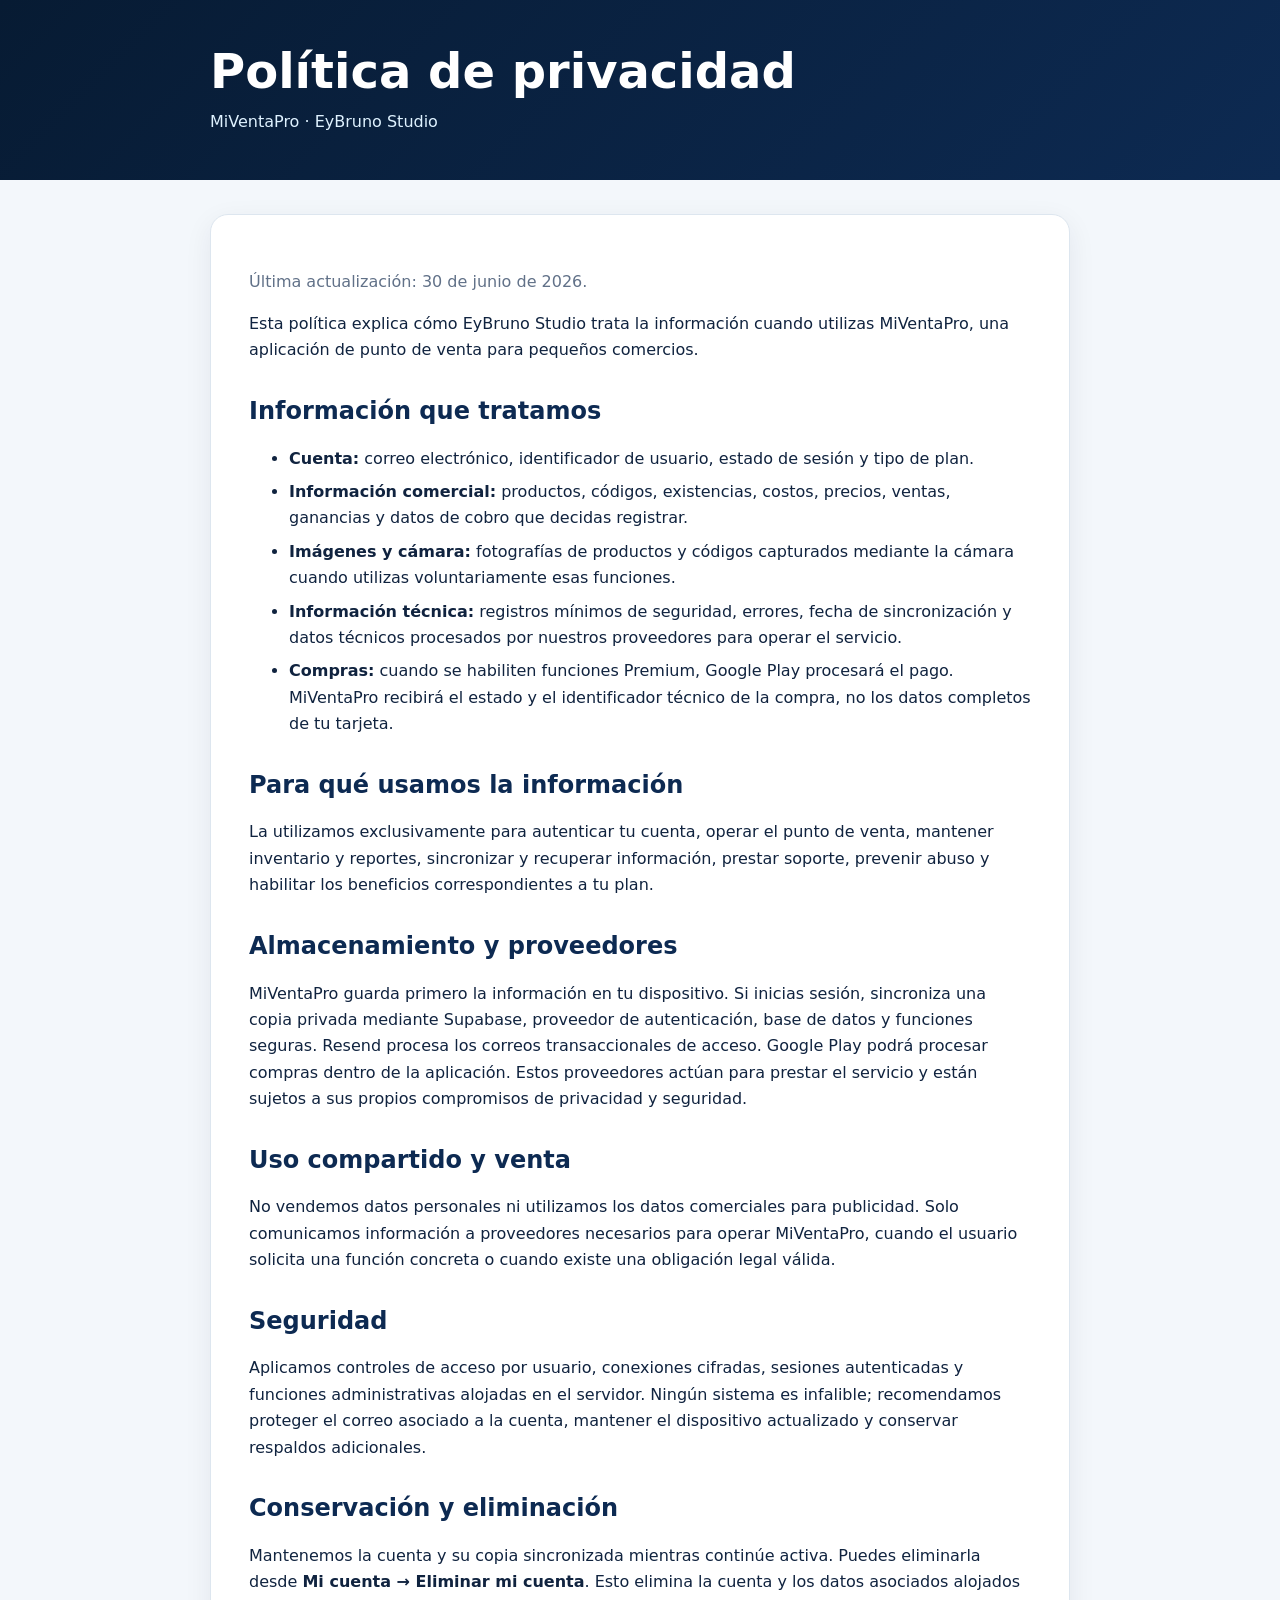
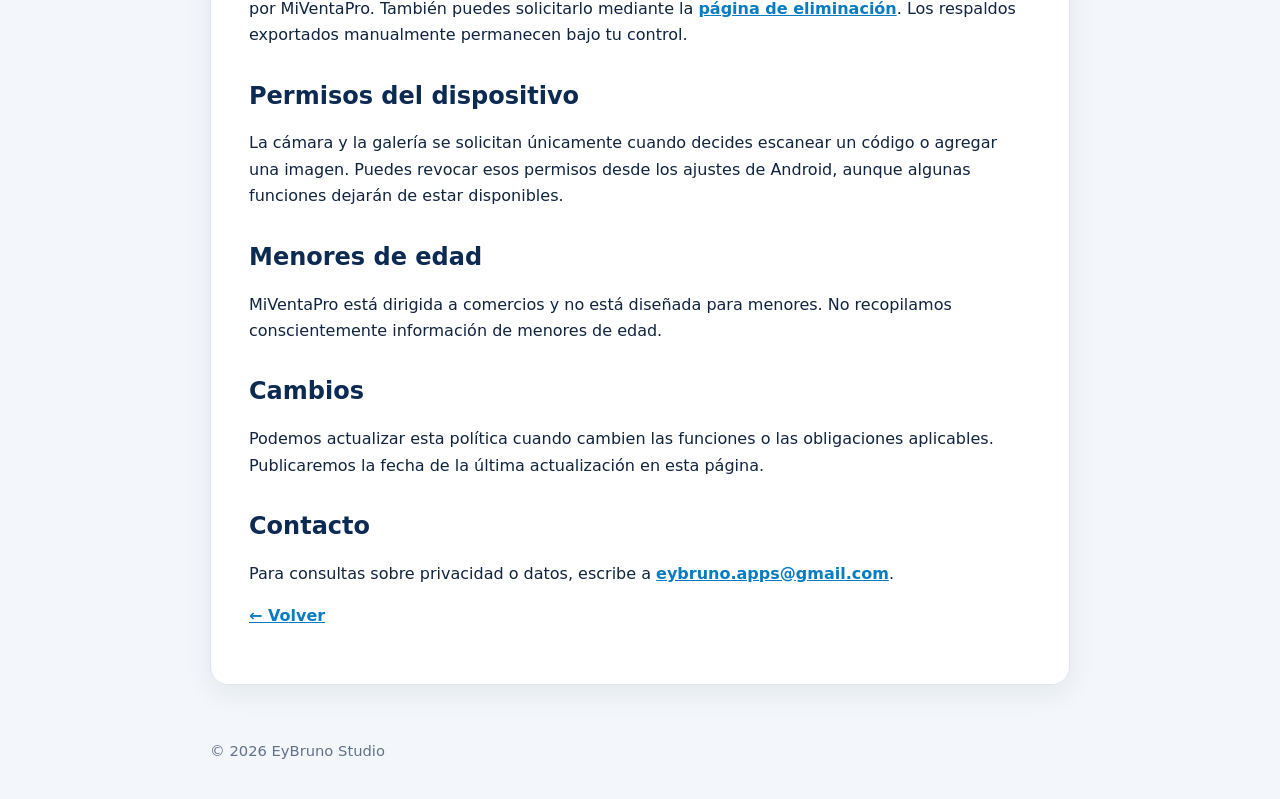
==== privacidad.html @ 97112f3b "Publicar paginas legales de MiVentaPro" ====
<!doctype html>
<html lang="es">
<head>
  <meta charset="utf-8">
  <meta name="viewport" content="width=device-width, initial-scale=1">
  <meta name="description" content="Política de privacidad de MiVentaPro, desarrollada por EyBruno Studio.">
  <title>Política de privacidad · MiVentaPro</title>
  <link rel="stylesheet" href="styles.css">
</head>
<body>
  <header><div><h1>Política de privacidad</h1><p>MiVentaPro · EyBruno Studio</p></div></header>
  <main><article>
    <p class="muted">Última actualización: 30 de junio de 2026.</p>
    <p>Esta política explica cómo EyBruno Studio trata la información cuando utilizas MiVentaPro, una aplicación de punto de venta para pequeños comercios.</p>

    <h2>Información que tratamos</h2>
    <ul>
      <li><strong>Cuenta:</strong> correo electrónico, identificador de usuario, estado de sesión y tipo de plan.</li>
      <li><strong>Información comercial:</strong> productos, códigos, existencias, costos, precios, ventas, ganancias y datos de cobro que decidas registrar.</li>
      <li><strong>Imágenes y cámara:</strong> fotografías de productos y códigos capturados mediante la cámara cuando utilizas voluntariamente esas funciones.</li>
      <li><strong>Información técnica:</strong> registros mínimos de seguridad, errores, fecha de sincronización y datos técnicos procesados por nuestros proveedores para operar el servicio.</li>
      <li><strong>Compras:</strong> cuando se habiliten funciones Premium, Google Play procesará el pago. MiVentaPro recibirá el estado y el identificador técnico de la compra, no los datos completos de tu tarjeta.</li>
    </ul>

    <h2>Para qué usamos la información</h2>
    <p>La utilizamos exclusivamente para autenticar tu cuenta, operar el punto de venta, mantener inventario y reportes, sincronizar y recuperar información, prestar soporte, prevenir abuso y habilitar los beneficios correspondientes a tu plan.</p>

    <h2>Almacenamiento y proveedores</h2>
    <p>MiVentaPro guarda primero la información en tu dispositivo. Si inicias sesión, sincroniza una copia privada mediante Supabase, proveedor de autenticación, base de datos y funciones seguras. Resend procesa los correos transaccionales de acceso. Google Play podrá procesar compras dentro de la aplicación. Estos proveedores actúan para prestar el servicio y están sujetos a sus propios compromisos de privacidad y seguridad.</p>

    <h2>Uso compartido y venta</h2>
    <p>No vendemos datos personales ni utilizamos los datos comerciales para publicidad. Solo comunicamos información a proveedores necesarios para operar MiVentaPro, cuando el usuario solicita una función concreta o cuando existe una obligación legal válida.</p>

    <h2>Seguridad</h2>
    <p>Aplicamos controles de acceso por usuario, conexiones cifradas, sesiones autenticadas y funciones administrativas alojadas en el servidor. Ningún sistema es infalible; recomendamos proteger el correo asociado a la cuenta, mantener el dispositivo actualizado y conservar respaldos adicionales.</p>

    <h2>Conservación y eliminación</h2>
    <p>Mantenemos la cuenta y su copia sincronizada mientras continúe activa. Puedes eliminarla desde <strong>Mi cuenta → Eliminar mi cuenta</strong>. Esto elimina la cuenta y los datos asociados alojados por MiVentaPro. También puedes solicitarlo mediante la <a href="eliminar-cuenta.html">página de eliminación</a>. Los respaldos exportados manualmente permanecen bajo tu control.</p>

    <h2>Permisos del dispositivo</h2>
    <p>La cámara y la galería se solicitan únicamente cuando decides escanear un código o agregar una imagen. Puedes revocar esos permisos desde los ajustes de Android, aunque algunas funciones dejarán de estar disponibles.</p>

    <h2>Menores de edad</h2>
    <p>MiVentaPro está dirigida a comercios y no está diseñada para menores. No recopilamos conscientemente información de menores de edad.</p>

    <h2>Cambios</h2>
    <p>Podemos actualizar esta política cuando cambien las funciones o las obligaciones aplicables. Publicaremos la fecha de la última actualización en esta página.</p>

    <h2>Contacto</h2>
    <p>Para consultas sobre privacidad o datos, escribe a <a href="mailto:eybruno.apps@gmail.com">eybruno.apps@gmail.com</a>.</p>
    <p><a href="index.html">← Volver</a></p>
  </article></main>
  <footer>© 2026 EyBruno Studio</footer>
</body>
</html>
---- styles.css ----
:root {
  color-scheme: light;
  --navy: #0d2a52;
  --blue: #087cc1;
  --green: #169b35;
  --background: #f3f7fb;
  --surface: #ffffff;
  --text: #10233f;
  --muted: #617188;
  --border: #dde6ef;
}

* { box-sizing: border-box; }

body {
  margin: 0;
  background: var(--background);
  color: var(--text);
  font-family: Inter, ui-sans-serif, system-ui, -apple-system, BlinkMacSystemFont, "Segoe UI", sans-serif;
  line-height: 1.65;
}

header {
  background: linear-gradient(135deg, #071b33, var(--navy));
  color: white;
  padding: 44px 20px;
}

header div, main, footer { width: min(860px, calc(100% - 40px)); margin: 0 auto; }
h1 { margin: 0; font-size: clamp(2rem, 6vw, 3rem); line-height: 1.15; }
header p { margin: 10px 0 0; color: #dff2ff; }
main { padding: 34px 0 54px; }

article, .card {
  background: var(--surface);
  border: 1px solid var(--border);
  border-radius: 18px;
  padding: clamp(22px, 5vw, 38px);
  box-shadow: 0 8px 28px rgba(7, 27, 51, 0.07);
}

.grid { display: grid; grid-template-columns: repeat(auto-fit, minmax(250px, 1fr)); gap: 18px; }
h2 { margin-top: 32px; color: var(--navy); line-height: 1.25; }
h2:first-child { margin-top: 0; }
h3 { color: var(--navy); }
a { color: var(--blue); font-weight: 700; }
li + li { margin-top: 7px; }
.muted { color: var(--muted); }
.notice { background: #e2f7e7; border-left: 4px solid var(--green); padding: 14px 16px; border-radius: 10px; }
.button { display: inline-block; background: var(--navy); color: white; text-decoration: none; padding: 12px 18px; border-radius: 12px; }
footer { padding: 0 0 36px; color: var(--muted); font-size: 0.92rem; }
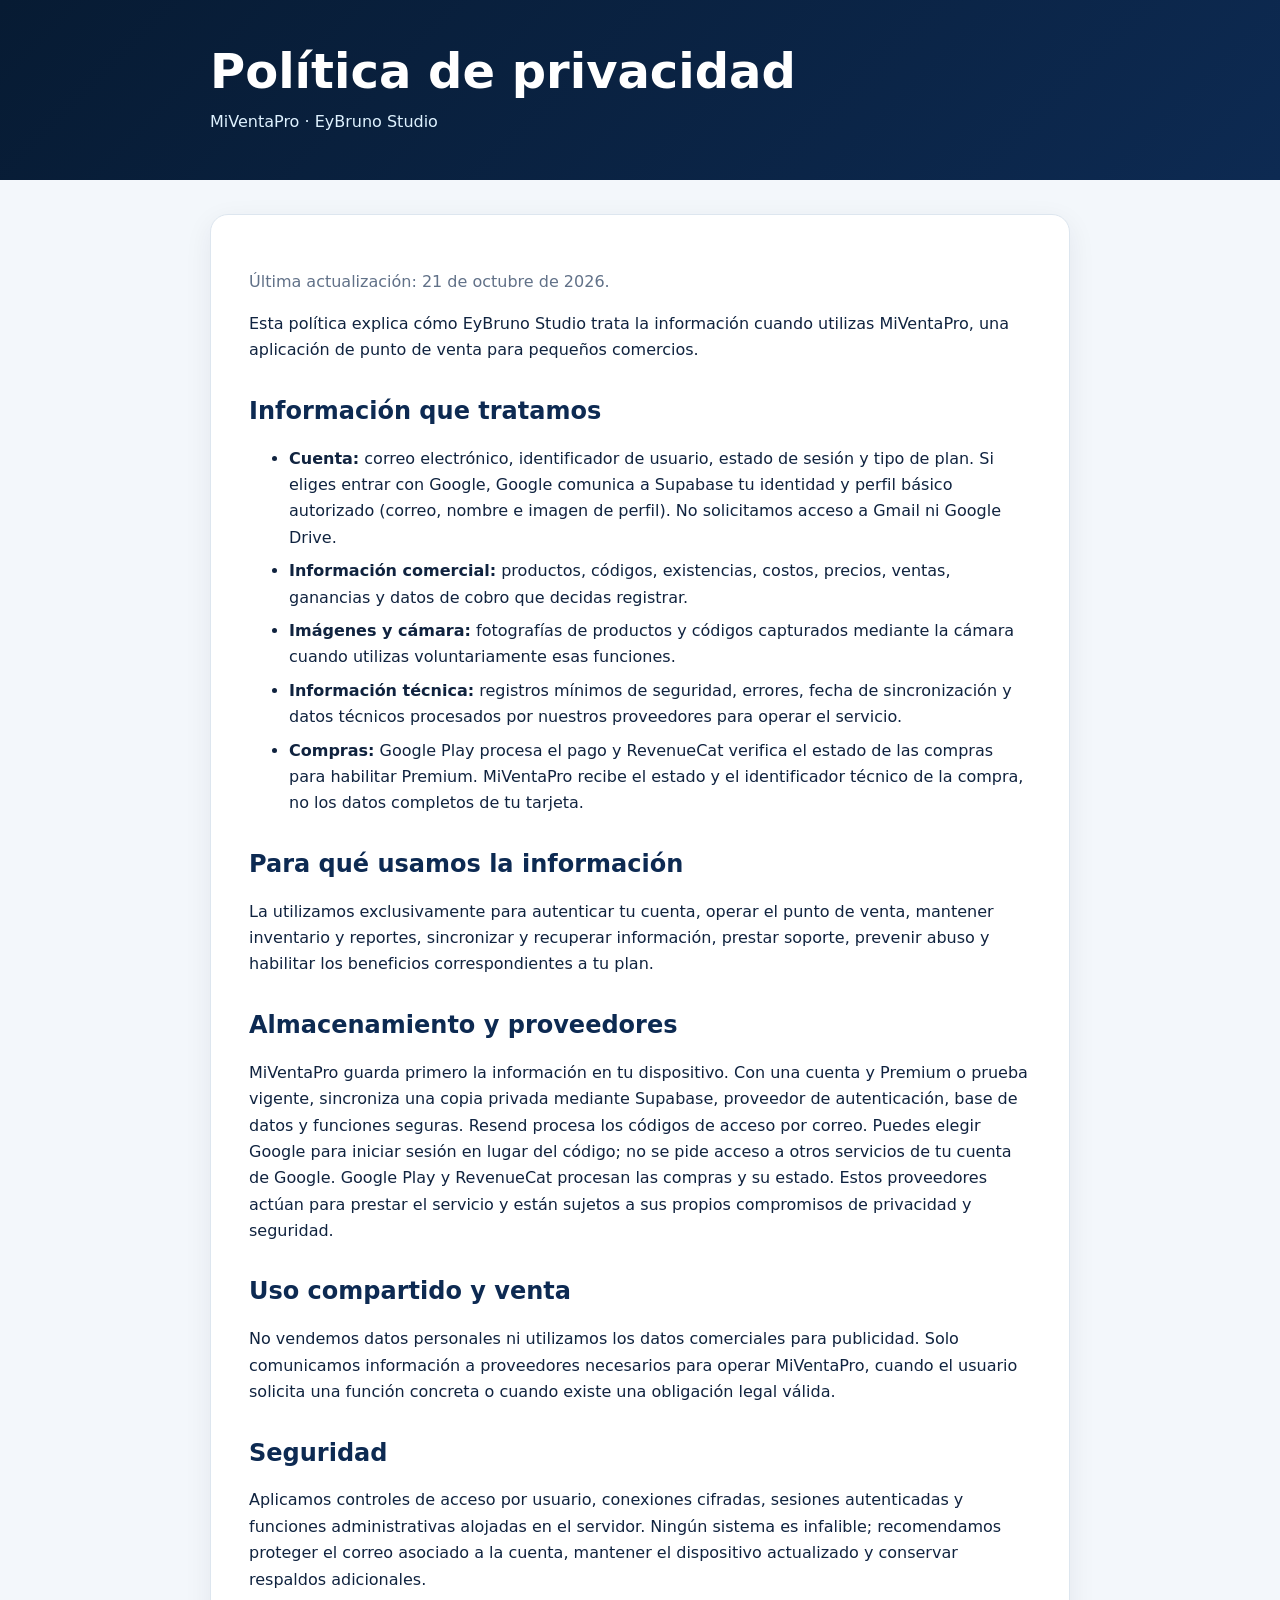
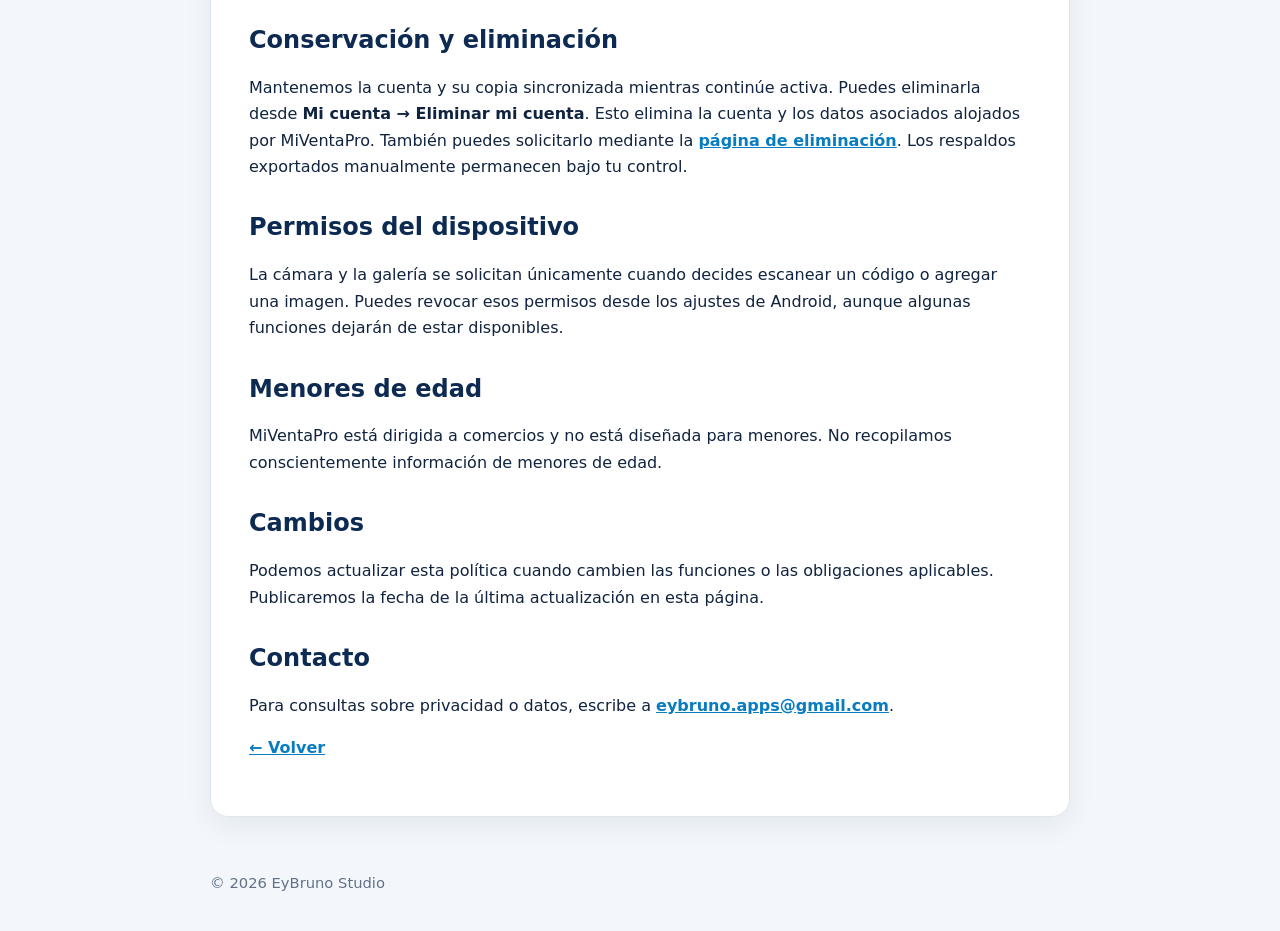
==== commit b3dc8bc3: "Actualiza privacidad para acceso con Google y Premium" ====
--- a/privacidad.html
+++ b/privacidad.html
@@ -10,23 +10,23 @@
 <body>
   <header><div><h1>Política de privacidad</h1><p>MiVentaPro · EyBruno Studio</p></div></header>
   <main><article>
-    <p class="muted">Última actualización: 30 de junio de 2026.</p>
+    <p class="muted">Última actualización: 21 de octubre de 2026.</p>
     <p>Esta política explica cómo EyBruno Studio trata la información cuando utilizas MiVentaPro, una aplicación de punto de venta para pequeños comercios.</p>
 
     <h2>Información que tratamos</h2>
     <ul>
-      <li><strong>Cuenta:</strong> correo electrónico, identificador de usuario, estado de sesión y tipo de plan.</li>
+      <li><strong>Cuenta:</strong> correo electrónico, identificador de usuario, estado de sesión y tipo de plan. Si eliges entrar con Google, Google comunica a Supabase tu identidad y perfil básico autorizado (correo, nombre e imagen de perfil). No solicitamos acceso a Gmail ni Google Drive.</li>
       <li><strong>Información comercial:</strong> productos, códigos, existencias, costos, precios, ventas, ganancias y datos de cobro que decidas registrar.</li>
       <li><strong>Imágenes y cámara:</strong> fotografías de productos y códigos capturados mediante la cámara cuando utilizas voluntariamente esas funciones.</li>
       <li><strong>Información técnica:</strong> registros mínimos de seguridad, errores, fecha de sincronización y datos técnicos procesados por nuestros proveedores para operar el servicio.</li>
-      <li><strong>Compras:</strong> cuando se habiliten funciones Premium, Google Play procesará el pago. MiVentaPro recibirá el estado y el identificador técnico de la compra, no los datos completos de tu tarjeta.</li>
+      <li><strong>Compras:</strong> Google Play procesa el pago y RevenueCat verifica el estado de las compras para habilitar Premium. MiVentaPro recibe el estado y el identificador técnico de la compra, no los datos completos de tu tarjeta.</li>
     </ul>
 
     <h2>Para qué usamos la información</h2>
     <p>La utilizamos exclusivamente para autenticar tu cuenta, operar el punto de venta, mantener inventario y reportes, sincronizar y recuperar información, prestar soporte, prevenir abuso y habilitar los beneficios correspondientes a tu plan.</p>
 
     <h2>Almacenamiento y proveedores</h2>
-    <p>MiVentaPro guarda primero la información en tu dispositivo. Si inicias sesión, sincroniza una copia privada mediante Supabase, proveedor de autenticación, base de datos y funciones seguras. Resend procesa los correos transaccionales de acceso. Google Play podrá procesar compras dentro de la aplicación. Estos proveedores actúan para prestar el servicio y están sujetos a sus propios compromisos de privacidad y seguridad.</p>
+    <p>MiVentaPro guarda primero la información en tu dispositivo. Con una cuenta y Premium o prueba vigente, sincroniza una copia privada mediante Supabase, proveedor de autenticación, base de datos y funciones seguras. Resend procesa los códigos de acceso por correo. Puedes elegir Google para iniciar sesión en lugar del código; no se pide acceso a otros servicios de tu cuenta de Google. Google Play y RevenueCat procesan las compras y su estado. Estos proveedores actúan para prestar el servicio y están sujetos a sus propios compromisos de privacidad y seguridad.</p>
 
     <h2>Uso compartido y venta</h2>
     <p>No vendemos datos personales ni utilizamos los datos comerciales para publicidad. Solo comunicamos información a proveedores necesarios para operar MiVentaPro, cuando el usuario solicita una función concreta o cuando existe una obligación legal válida.</p>
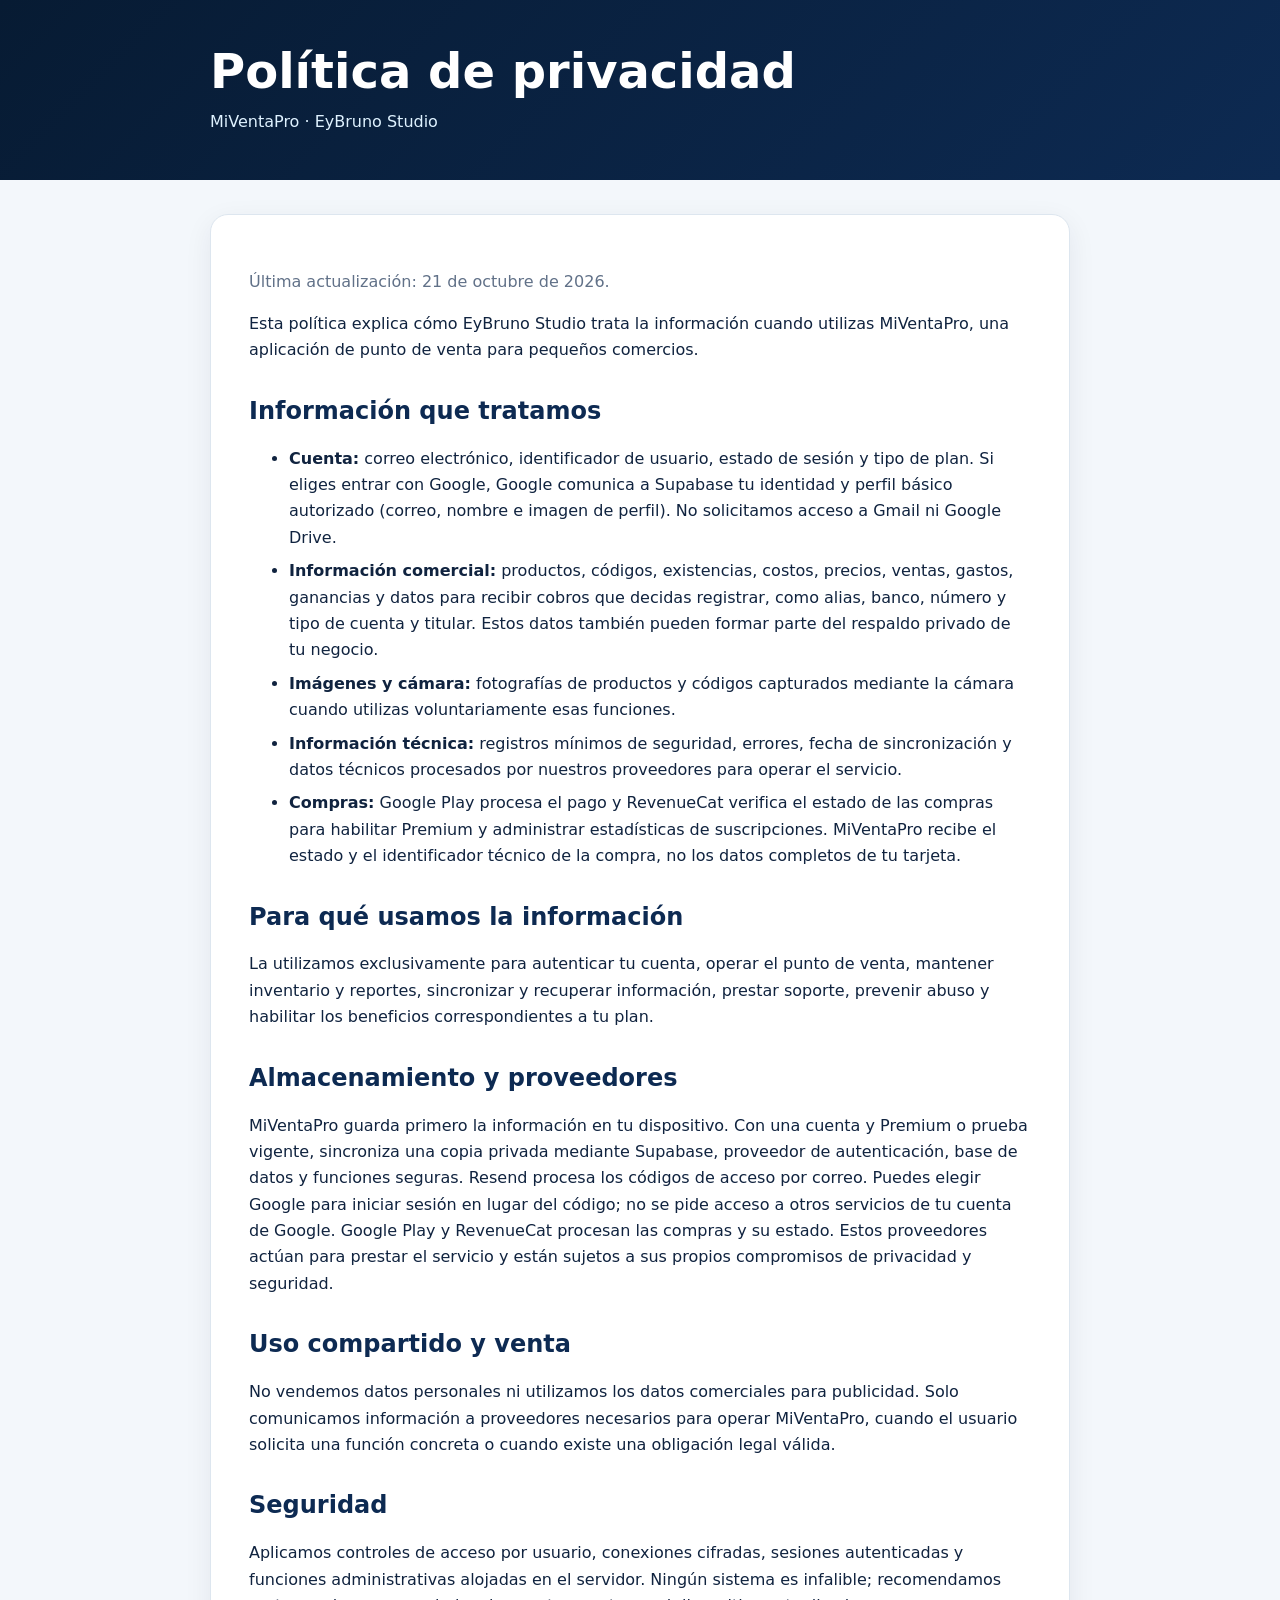
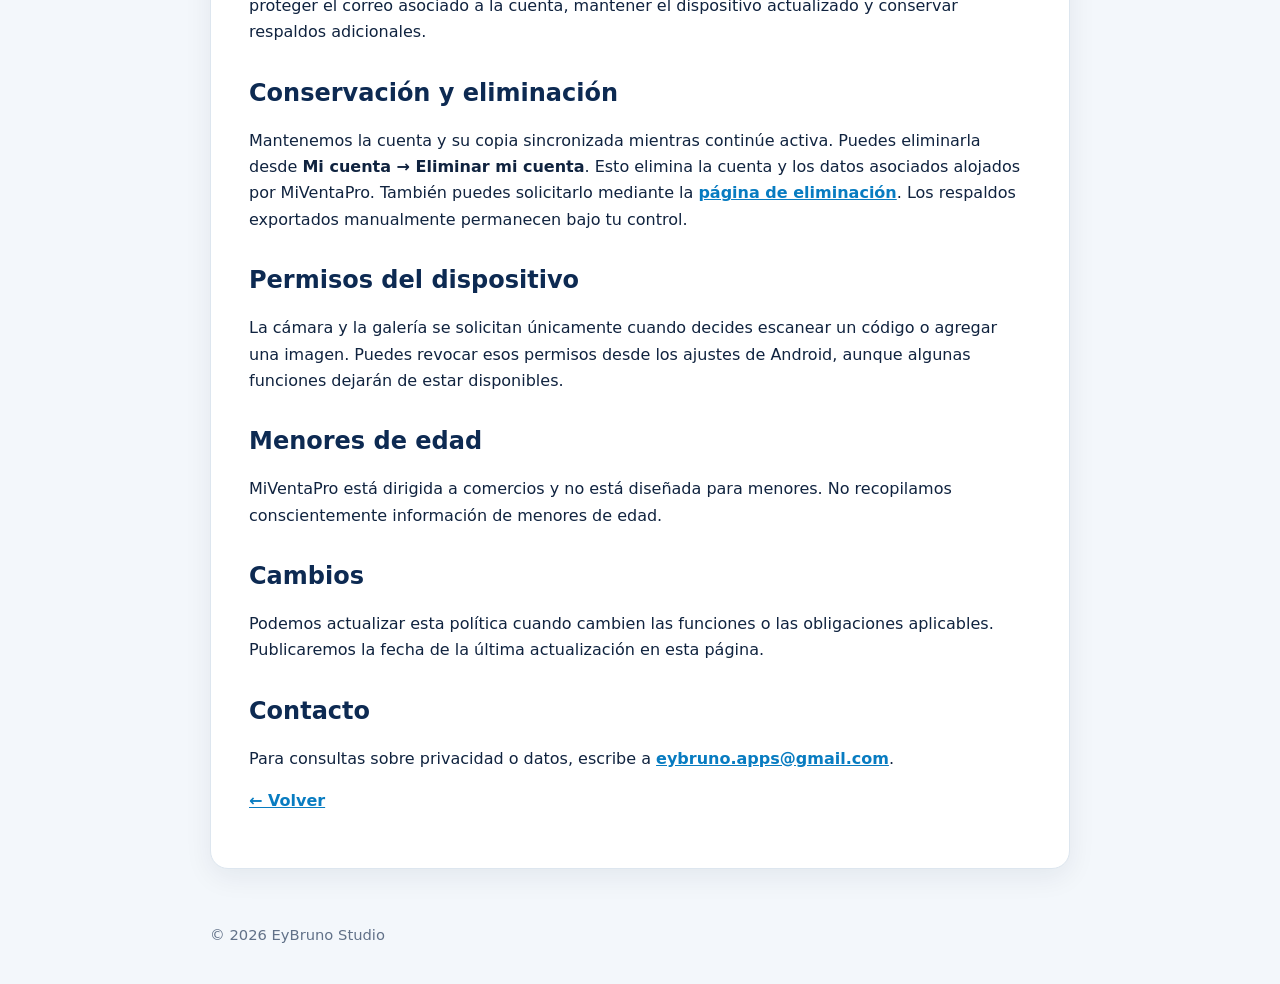
==== commit 6a149e42: "Aclara datos de cobro y estado de suscripciones" ====
--- a/privacidad.html
+++ b/privacidad.html
@@ -16,10 +16,10 @@
     <h2>Información que tratamos</h2>
     <ul>
       <li><strong>Cuenta:</strong> correo electrónico, identificador de usuario, estado de sesión y tipo de plan. Si eliges entrar con Google, Google comunica a Supabase tu identidad y perfil básico autorizado (correo, nombre e imagen de perfil). No solicitamos acceso a Gmail ni Google Drive.</li>
-      <li><strong>Información comercial:</strong> productos, códigos, existencias, costos, precios, ventas, ganancias y datos de cobro que decidas registrar.</li>
+      <li><strong>Información comercial:</strong> productos, códigos, existencias, costos, precios, ventas, gastos, ganancias y datos para recibir cobros que decidas registrar, como alias, banco, número y tipo de cuenta y titular. Estos datos también pueden formar parte del respaldo privado de tu negocio.</li>
       <li><strong>Imágenes y cámara:</strong> fotografías de productos y códigos capturados mediante la cámara cuando utilizas voluntariamente esas funciones.</li>
       <li><strong>Información técnica:</strong> registros mínimos de seguridad, errores, fecha de sincronización y datos técnicos procesados por nuestros proveedores para operar el servicio.</li>
-      <li><strong>Compras:</strong> Google Play procesa el pago y RevenueCat verifica el estado de las compras para habilitar Premium. MiVentaPro recibe el estado y el identificador técnico de la compra, no los datos completos de tu tarjeta.</li>
+      <li><strong>Compras:</strong> Google Play procesa el pago y RevenueCat verifica el estado de las compras para habilitar Premium y administrar estadísticas de suscripciones. MiVentaPro recibe el estado y el identificador técnico de la compra, no los datos completos de tu tarjeta.</li>
     </ul>
 
     <h2>Para qué usamos la información</h2>
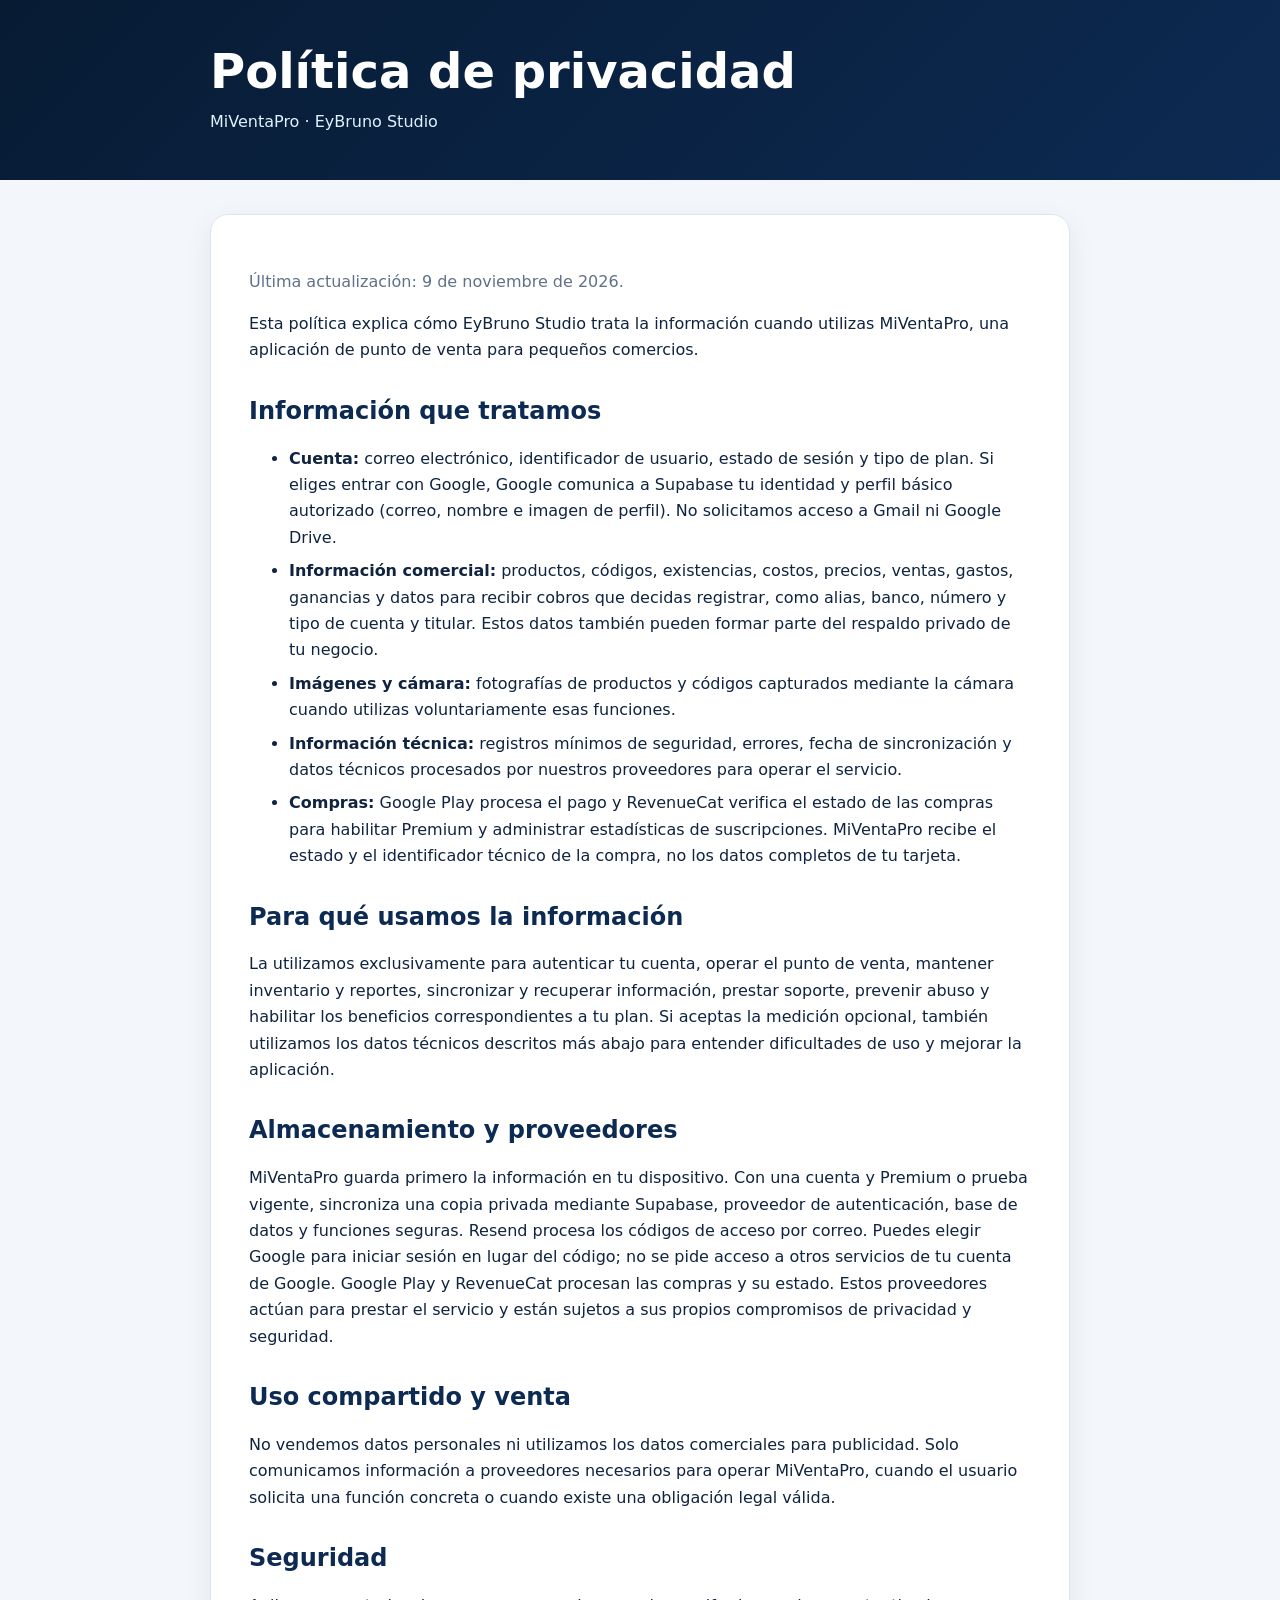
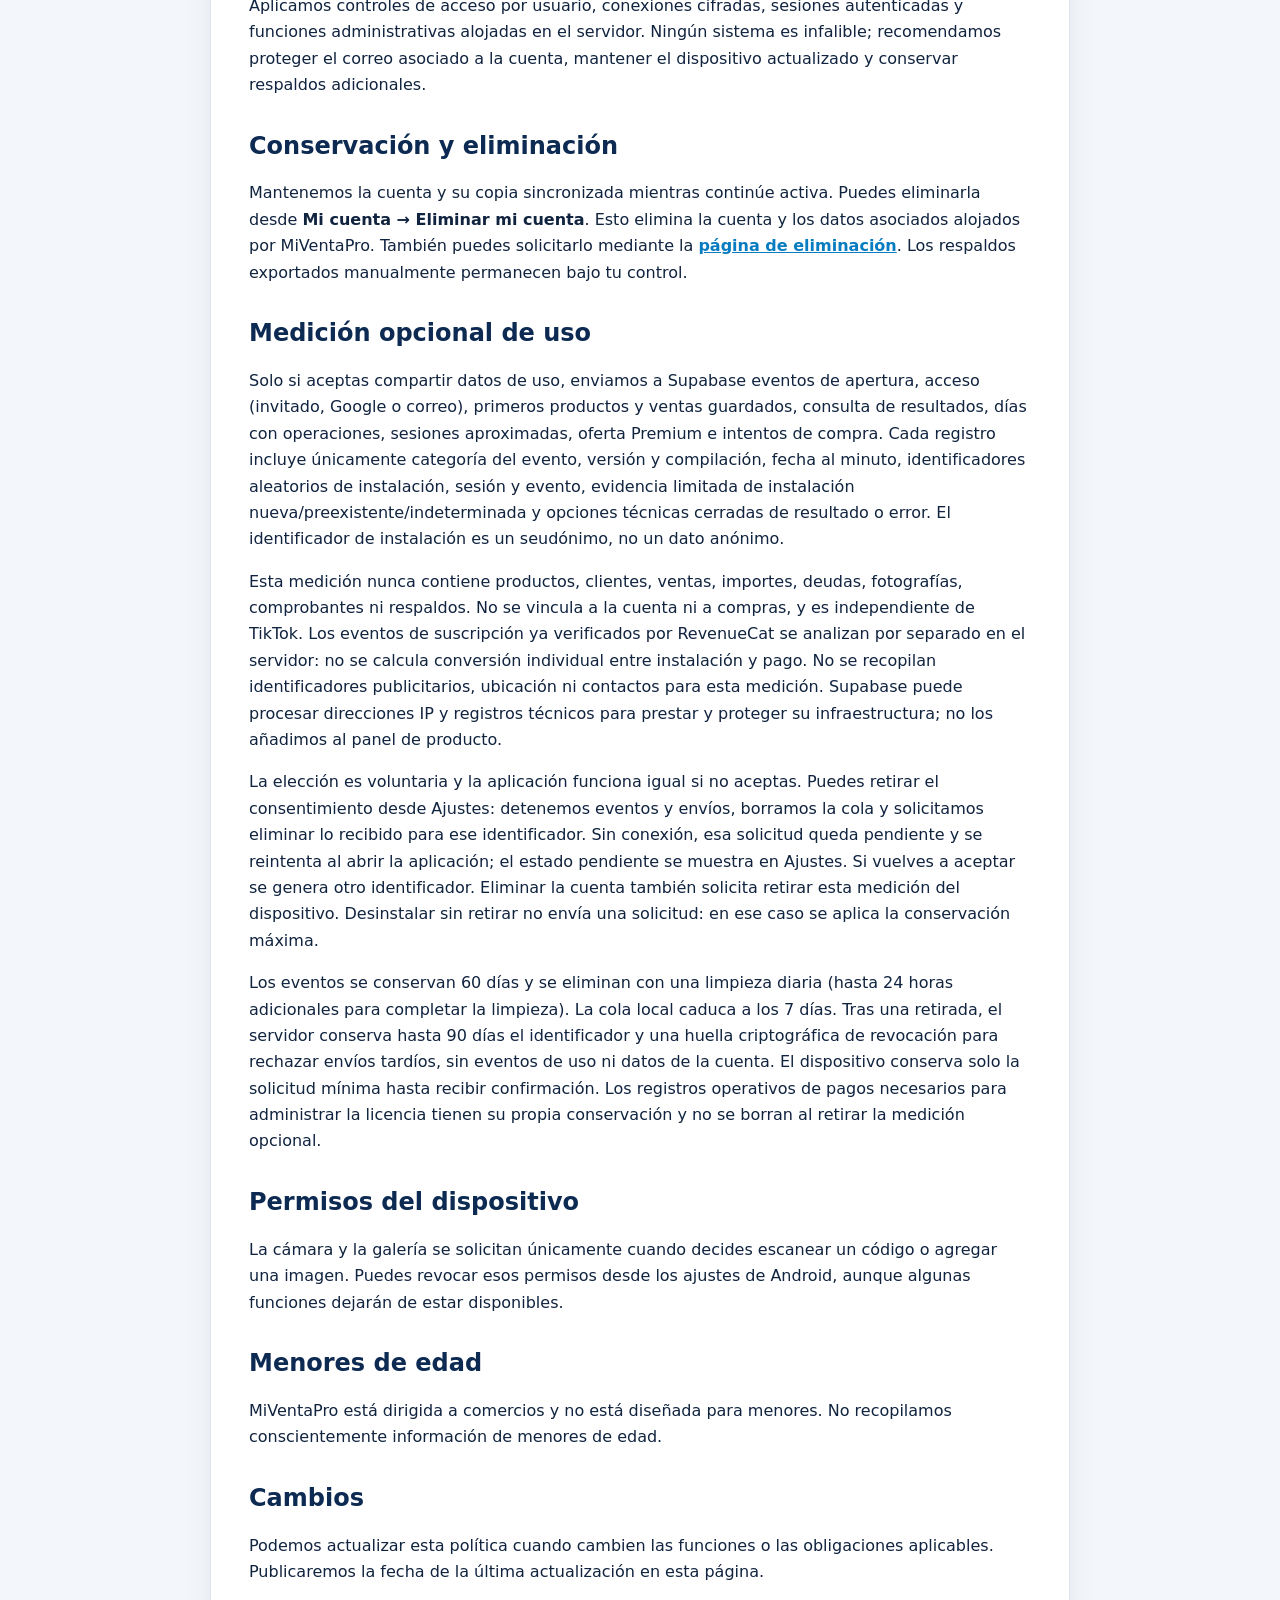
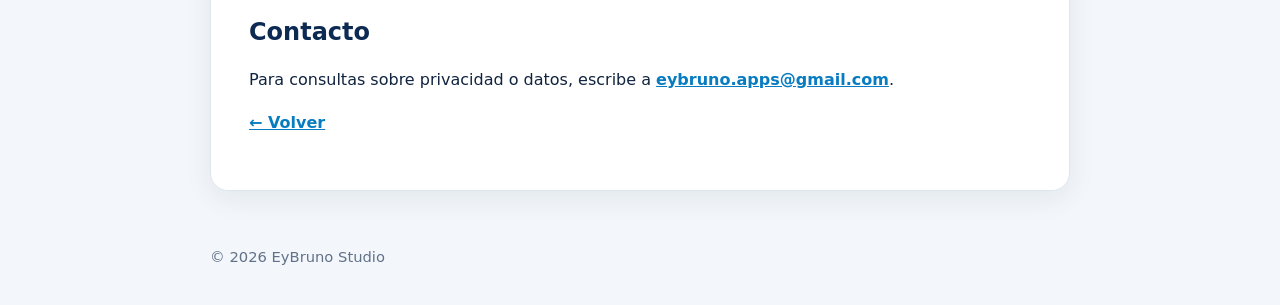
==== commit ab6784db: "Explica la medición opcional y su eliminación" ====
--- a/privacidad.html
+++ b/privacidad.html
@@ -10,7 +10,7 @@
 <body>
   <header><div><h1>Política de privacidad</h1><p>MiVentaPro · EyBruno Studio</p></div></header>
   <main><article>
-    <p class="muted">Última actualización: 21 de octubre de 2026.</p>
+    <p class="muted">Última actualización: 9 de noviembre de 2026.</p>
     <p>Esta política explica cómo EyBruno Studio trata la información cuando utilizas MiVentaPro, una aplicación de punto de venta para pequeños comercios.</p>
 
     <h2>Información que tratamos</h2>
@@ -23,7 +23,7 @@
     </ul>
 
     <h2>Para qué usamos la información</h2>
-    <p>La utilizamos exclusivamente para autenticar tu cuenta, operar el punto de venta, mantener inventario y reportes, sincronizar y recuperar información, prestar soporte, prevenir abuso y habilitar los beneficios correspondientes a tu plan.</p>
+    <p>La utilizamos exclusivamente para autenticar tu cuenta, operar el punto de venta, mantener inventario y reportes, sincronizar y recuperar información, prestar soporte, prevenir abuso y habilitar los beneficios correspondientes a tu plan. Si aceptas la medición opcional, también utilizamos los datos técnicos descritos más abajo para entender dificultades de uso y mejorar la aplicación.</p>
 
     <h2>Almacenamiento y proveedores</h2>
     <p>MiVentaPro guarda primero la información en tu dispositivo. Con una cuenta y Premium o prueba vigente, sincroniza una copia privada mediante Supabase, proveedor de autenticación, base de datos y funciones seguras. Resend procesa los códigos de acceso por correo. Puedes elegir Google para iniciar sesión en lugar del código; no se pide acceso a otros servicios de tu cuenta de Google. Google Play y RevenueCat procesan las compras y su estado. Estos proveedores actúan para prestar el servicio y están sujetos a sus propios compromisos de privacidad y seguridad.</p>
@@ -36,6 +36,12 @@
 
     <h2>Conservación y eliminación</h2>
     <p>Mantenemos la cuenta y su copia sincronizada mientras continúe activa. Puedes eliminarla desde <strong>Mi cuenta → Eliminar mi cuenta</strong>. Esto elimina la cuenta y los datos asociados alojados por MiVentaPro. También puedes solicitarlo mediante la <a href="eliminar-cuenta.html">página de eliminación</a>. Los respaldos exportados manualmente permanecen bajo tu control.</p>
+
+    <h2>Medición opcional de uso</h2>
+    <p>Solo si aceptas compartir datos de uso, enviamos a Supabase eventos de apertura, acceso (invitado, Google o correo), primeros productos y ventas guardados, consulta de resultados, días con operaciones, sesiones aproximadas, oferta Premium e intentos de compra. Cada registro incluye únicamente categoría del evento, versión y compilación, fecha al minuto, identificadores aleatorios de instalación, sesión y evento, evidencia limitada de instalación nueva/preexistente/indeterminada y opciones técnicas cerradas de resultado o error. El identificador de instalación es un seudónimo, no un dato anónimo.</p>
+    <p>Esta medición nunca contiene productos, clientes, ventas, importes, deudas, fotografías, comprobantes ni respaldos. No se vincula a la cuenta ni a compras, y es independiente de TikTok. Los eventos de suscripción ya verificados por RevenueCat se analizan por separado en el servidor: no se calcula conversión individual entre instalación y pago. No se recopilan identificadores publicitarios, ubicación ni contactos para esta medición. Supabase puede procesar direcciones IP y registros técnicos para prestar y proteger su infraestructura; no los añadimos al panel de producto.</p>
+    <p>La elección es voluntaria y la aplicación funciona igual si no aceptas. Puedes retirar el consentimiento desde Ajustes: detenemos eventos y envíos, borramos la cola y solicitamos eliminar lo recibido para ese identificador. Sin conexión, esa solicitud queda pendiente y se reintenta al abrir la aplicación; el estado pendiente se muestra en Ajustes. Si vuelves a aceptar se genera otro identificador. Eliminar la cuenta también solicita retirar esta medición del dispositivo. Desinstalar sin retirar no envía una solicitud: en ese caso se aplica la conservación máxima.</p>
+    <p>Los eventos se conservan 60 días y se eliminan con una limpieza diaria (hasta 24 horas adicionales para completar la limpieza). La cola local caduca a los 7 días. Tras una retirada, el servidor conserva hasta 90 días el identificador y una huella criptográfica de revocación para rechazar envíos tardíos, sin eventos de uso ni datos de la cuenta. El dispositivo conserva solo la solicitud mínima hasta recibir confirmación. Los registros operativos de pagos necesarios para administrar la licencia tienen su propia conservación y no se borran al retirar la medición opcional.</p>
 
     <h2>Permisos del dispositivo</h2>
     <p>La cámara y la galería se solicitan únicamente cuando decides escanear un código o agregar una imagen. Puedes revocar esos permisos desde los ajustes de Android, aunque algunas funciones dejarán de estar disponibles.</p>
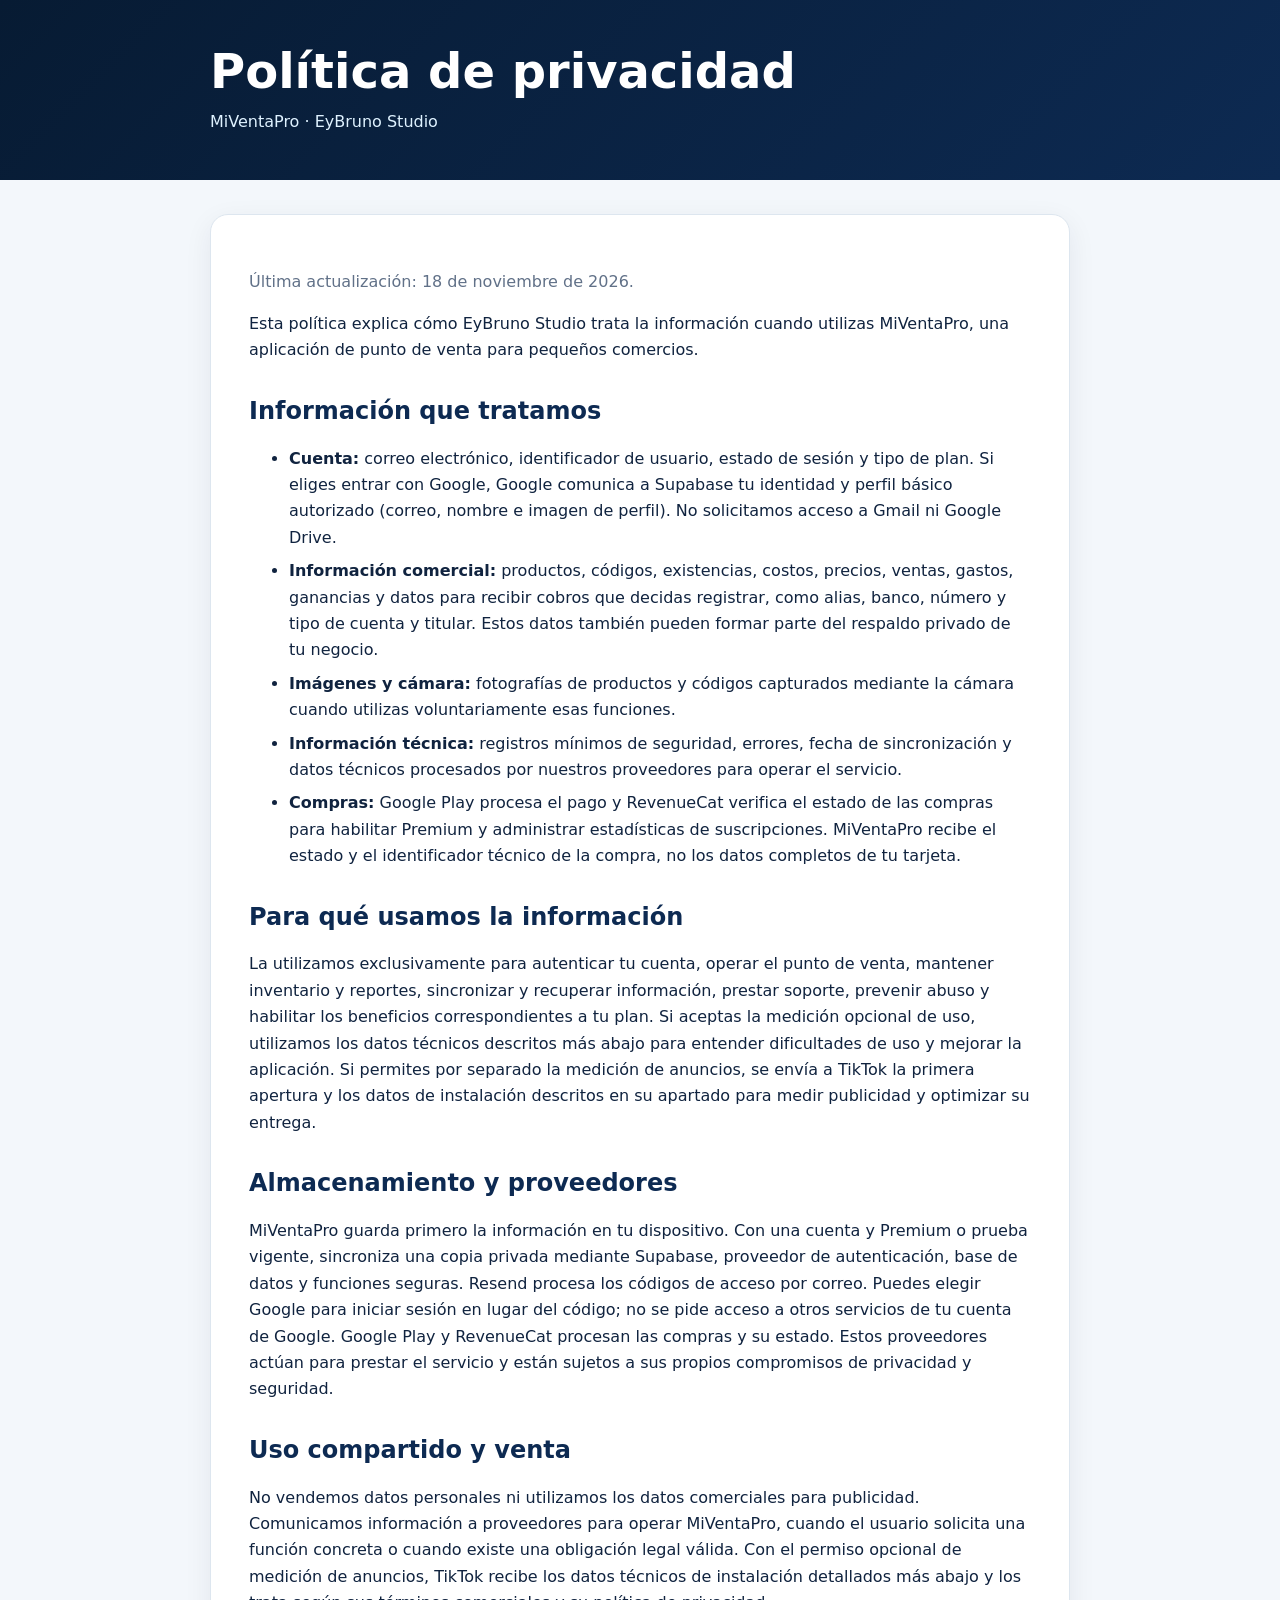
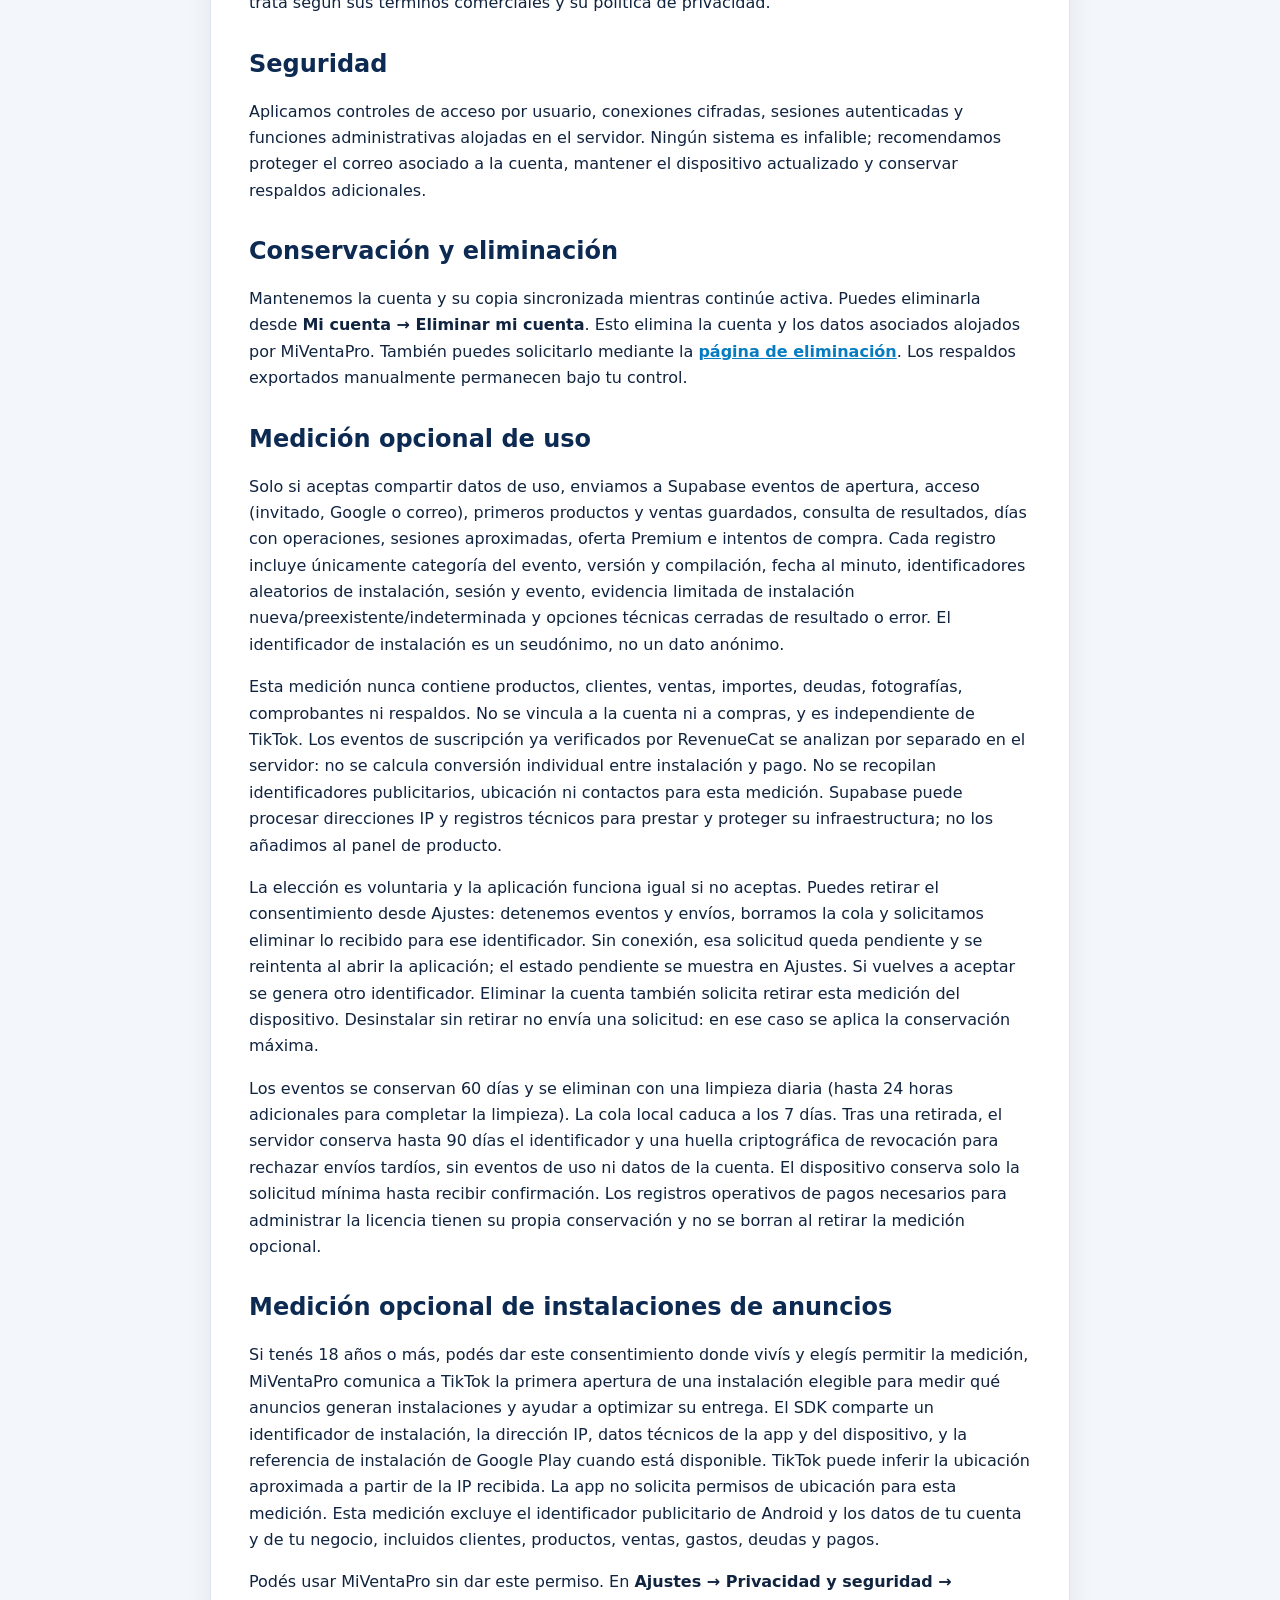
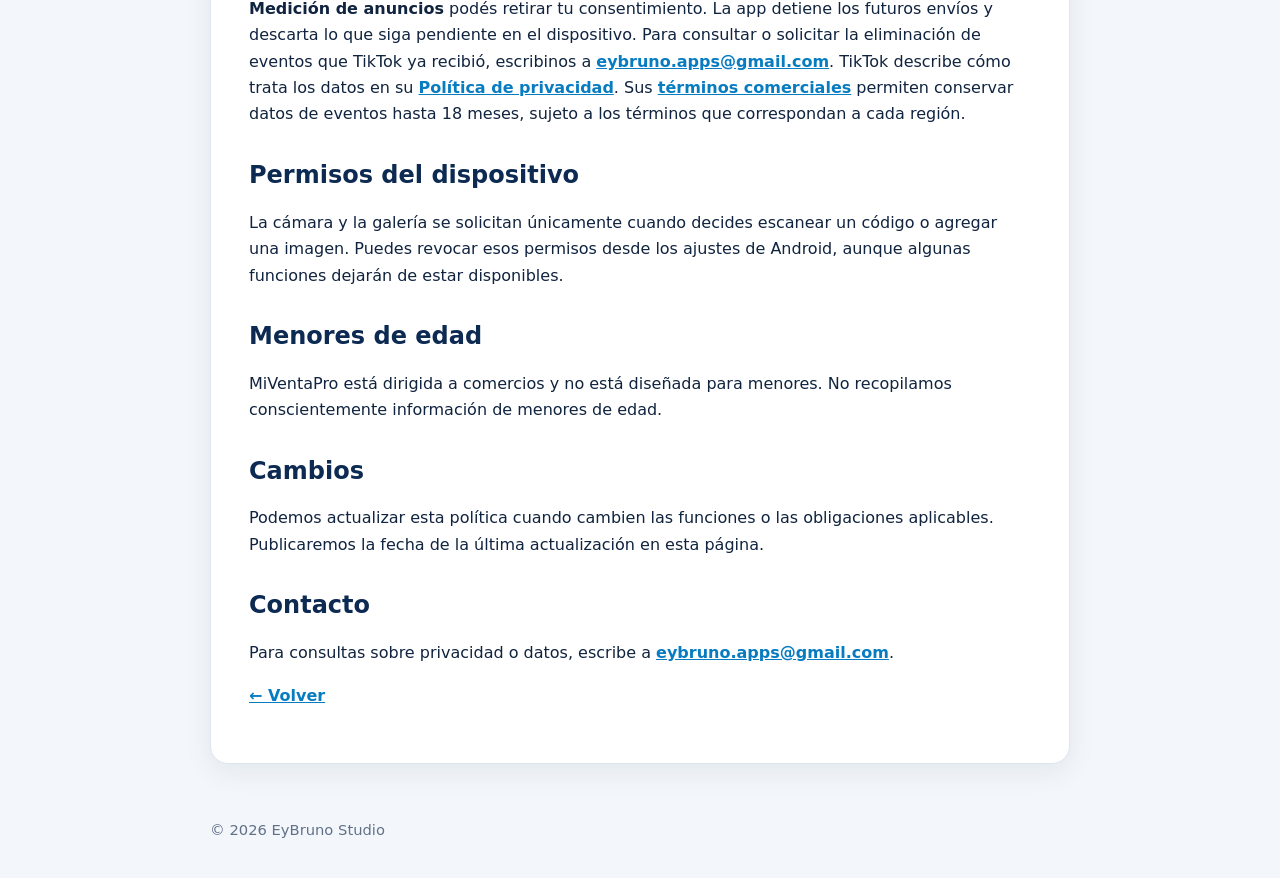
==== commit a7dac11c: "Explica la medición opcional de instalaciones con TikTok" ====
--- a/privacidad.html
+++ b/privacidad.html
@@ -10,7 +10,7 @@
 <body>
   <header><div><h1>Política de privacidad</h1><p>MiVentaPro · EyBruno Studio</p></div></header>
   <main><article>
-    <p class="muted">Última actualización: 9 de noviembre de 2026.</p>
+    <p class="muted">Última actualización: 18 de noviembre de 2026.</p>
     <p>Esta política explica cómo EyBruno Studio trata la información cuando utilizas MiVentaPro, una aplicación de punto de venta para pequeños comercios.</p>
 
     <h2>Información que tratamos</h2>
@@ -23,13 +23,13 @@
     </ul>
 
     <h2>Para qué usamos la información</h2>
-    <p>La utilizamos exclusivamente para autenticar tu cuenta, operar el punto de venta, mantener inventario y reportes, sincronizar y recuperar información, prestar soporte, prevenir abuso y habilitar los beneficios correspondientes a tu plan. Si aceptas la medición opcional, también utilizamos los datos técnicos descritos más abajo para entender dificultades de uso y mejorar la aplicación.</p>
+    <p>La utilizamos exclusivamente para autenticar tu cuenta, operar el punto de venta, mantener inventario y reportes, sincronizar y recuperar información, prestar soporte, prevenir abuso y habilitar los beneficios correspondientes a tu plan. Si aceptas la medición opcional de uso, utilizamos los datos técnicos descritos más abajo para entender dificultades de uso y mejorar la aplicación. Si permites por separado la medición de anuncios, se envía a TikTok la primera apertura y los datos de instalación descritos en su apartado para medir publicidad y optimizar su entrega.</p>
 
     <h2>Almacenamiento y proveedores</h2>
     <p>MiVentaPro guarda primero la información en tu dispositivo. Con una cuenta y Premium o prueba vigente, sincroniza una copia privada mediante Supabase, proveedor de autenticación, base de datos y funciones seguras. Resend procesa los códigos de acceso por correo. Puedes elegir Google para iniciar sesión en lugar del código; no se pide acceso a otros servicios de tu cuenta de Google. Google Play y RevenueCat procesan las compras y su estado. Estos proveedores actúan para prestar el servicio y están sujetos a sus propios compromisos de privacidad y seguridad.</p>
 
     <h2>Uso compartido y venta</h2>
-    <p>No vendemos datos personales ni utilizamos los datos comerciales para publicidad. Solo comunicamos información a proveedores necesarios para operar MiVentaPro, cuando el usuario solicita una función concreta o cuando existe una obligación legal válida.</p>
+    <p>No vendemos datos personales ni utilizamos los datos comerciales para publicidad. Comunicamos información a proveedores para operar MiVentaPro, cuando el usuario solicita una función concreta o cuando existe una obligación legal válida. Con el permiso opcional de medición de anuncios, TikTok recibe los datos técnicos de instalación detallados más abajo y los trata según sus términos comerciales y su política de privacidad.</p>
 
     <h2>Seguridad</h2>
     <p>Aplicamos controles de acceso por usuario, conexiones cifradas, sesiones autenticadas y funciones administrativas alojadas en el servidor. Ningún sistema es infalible; recomendamos proteger el correo asociado a la cuenta, mantener el dispositivo actualizado y conservar respaldos adicionales.</p>
@@ -42,6 +42,10 @@
     <p>Esta medición nunca contiene productos, clientes, ventas, importes, deudas, fotografías, comprobantes ni respaldos. No se vincula a la cuenta ni a compras, y es independiente de TikTok. Los eventos de suscripción ya verificados por RevenueCat se analizan por separado en el servidor: no se calcula conversión individual entre instalación y pago. No se recopilan identificadores publicitarios, ubicación ni contactos para esta medición. Supabase puede procesar direcciones IP y registros técnicos para prestar y proteger su infraestructura; no los añadimos al panel de producto.</p>
     <p>La elección es voluntaria y la aplicación funciona igual si no aceptas. Puedes retirar el consentimiento desde Ajustes: detenemos eventos y envíos, borramos la cola y solicitamos eliminar lo recibido para ese identificador. Sin conexión, esa solicitud queda pendiente y se reintenta al abrir la aplicación; el estado pendiente se muestra en Ajustes. Si vuelves a aceptar se genera otro identificador. Eliminar la cuenta también solicita retirar esta medición del dispositivo. Desinstalar sin retirar no envía una solicitud: en ese caso se aplica la conservación máxima.</p>
     <p>Los eventos se conservan 60 días y se eliminan con una limpieza diaria (hasta 24 horas adicionales para completar la limpieza). La cola local caduca a los 7 días. Tras una retirada, el servidor conserva hasta 90 días el identificador y una huella criptográfica de revocación para rechazar envíos tardíos, sin eventos de uso ni datos de la cuenta. El dispositivo conserva solo la solicitud mínima hasta recibir confirmación. Los registros operativos de pagos necesarios para administrar la licencia tienen su propia conservación y no se borran al retirar la medición opcional.</p>
+
+    <h2>Medición opcional de instalaciones de anuncios</h2>
+    <p>Si tenés 18 años o más, podés dar este consentimiento donde vivís y elegís permitir la medición, MiVentaPro comunica a TikTok la primera apertura de una instalación elegible para medir qué anuncios generan instalaciones y ayudar a optimizar su entrega. El SDK comparte un identificador de instalación, la dirección IP, datos técnicos de la app y del dispositivo, y la referencia de instalación de Google Play cuando está disponible. TikTok puede inferir la ubicación aproximada a partir de la IP recibida. La app no solicita permisos de ubicación para esta medición. Esta medición excluye el identificador publicitario de Android y los datos de tu cuenta y de tu negocio, incluidos clientes, productos, ventas, gastos, deudas y pagos.</p>
+    <p>Podés usar MiVentaPro sin dar este permiso. En <strong>Ajustes → Privacidad y seguridad → Medición de anuncios</strong> podés retirar tu consentimiento. La app detiene los futuros envíos y descarta lo que siga pendiente en el dispositivo. Para consultar o solicitar la eliminación de eventos que TikTok ya recibió, escribinos a <a href="mailto:eybruno.apps@gmail.com">eybruno.apps@gmail.com</a>. TikTok describe cómo trata los datos en su <a href="https://www.tiktok.com/legal/page/row/privacy-policy/es">Política de privacidad</a>. Sus <a href="https://ads.tiktok.com/i18n/official/policy/business-products-terms?lang=es">términos comerciales</a> permiten conservar datos de eventos hasta 18 meses, sujeto a los términos que correspondan a cada región.</p>
 
     <h2>Permisos del dispositivo</h2>
     <p>La cámara y la galería se solicitan únicamente cuando decides escanear un código o agregar una imagen. Puedes revocar esos permisos desde los ajustes de Android, aunque algunas funciones dejarán de estar disponibles.</p>
